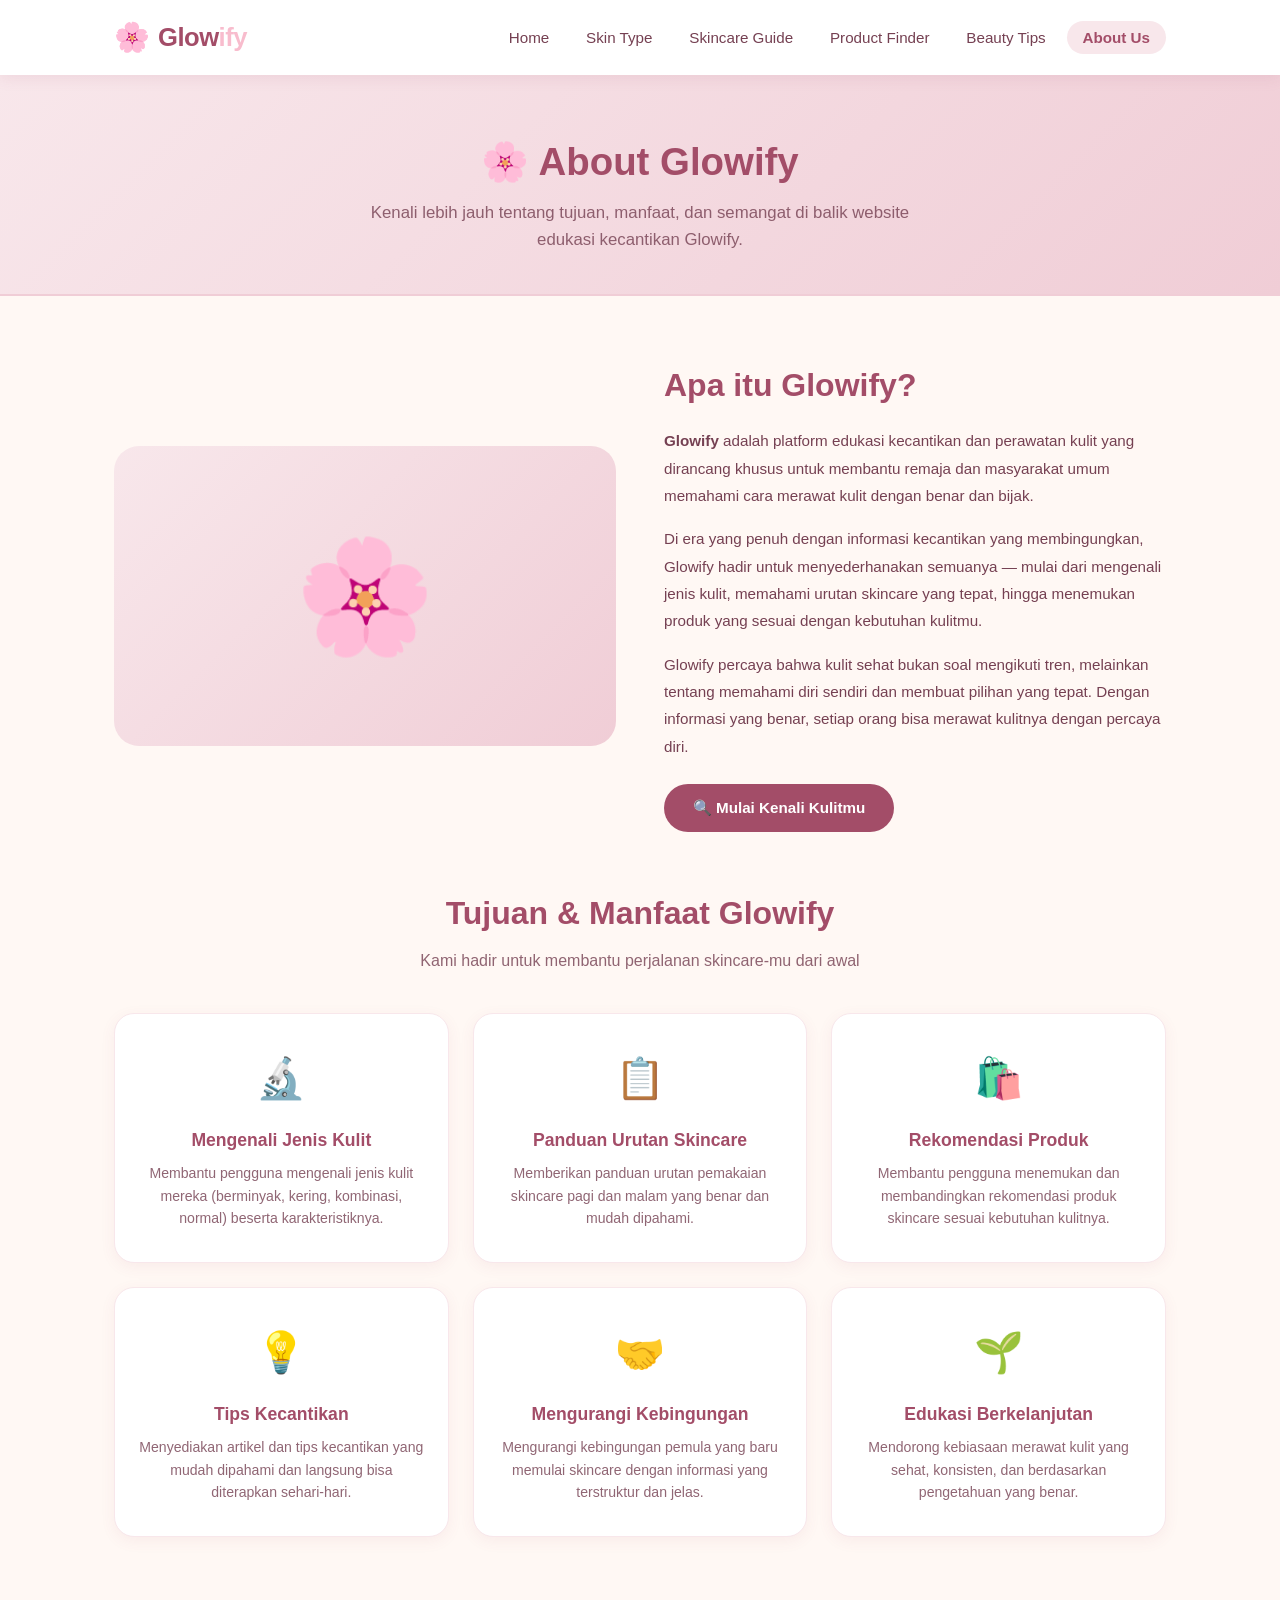
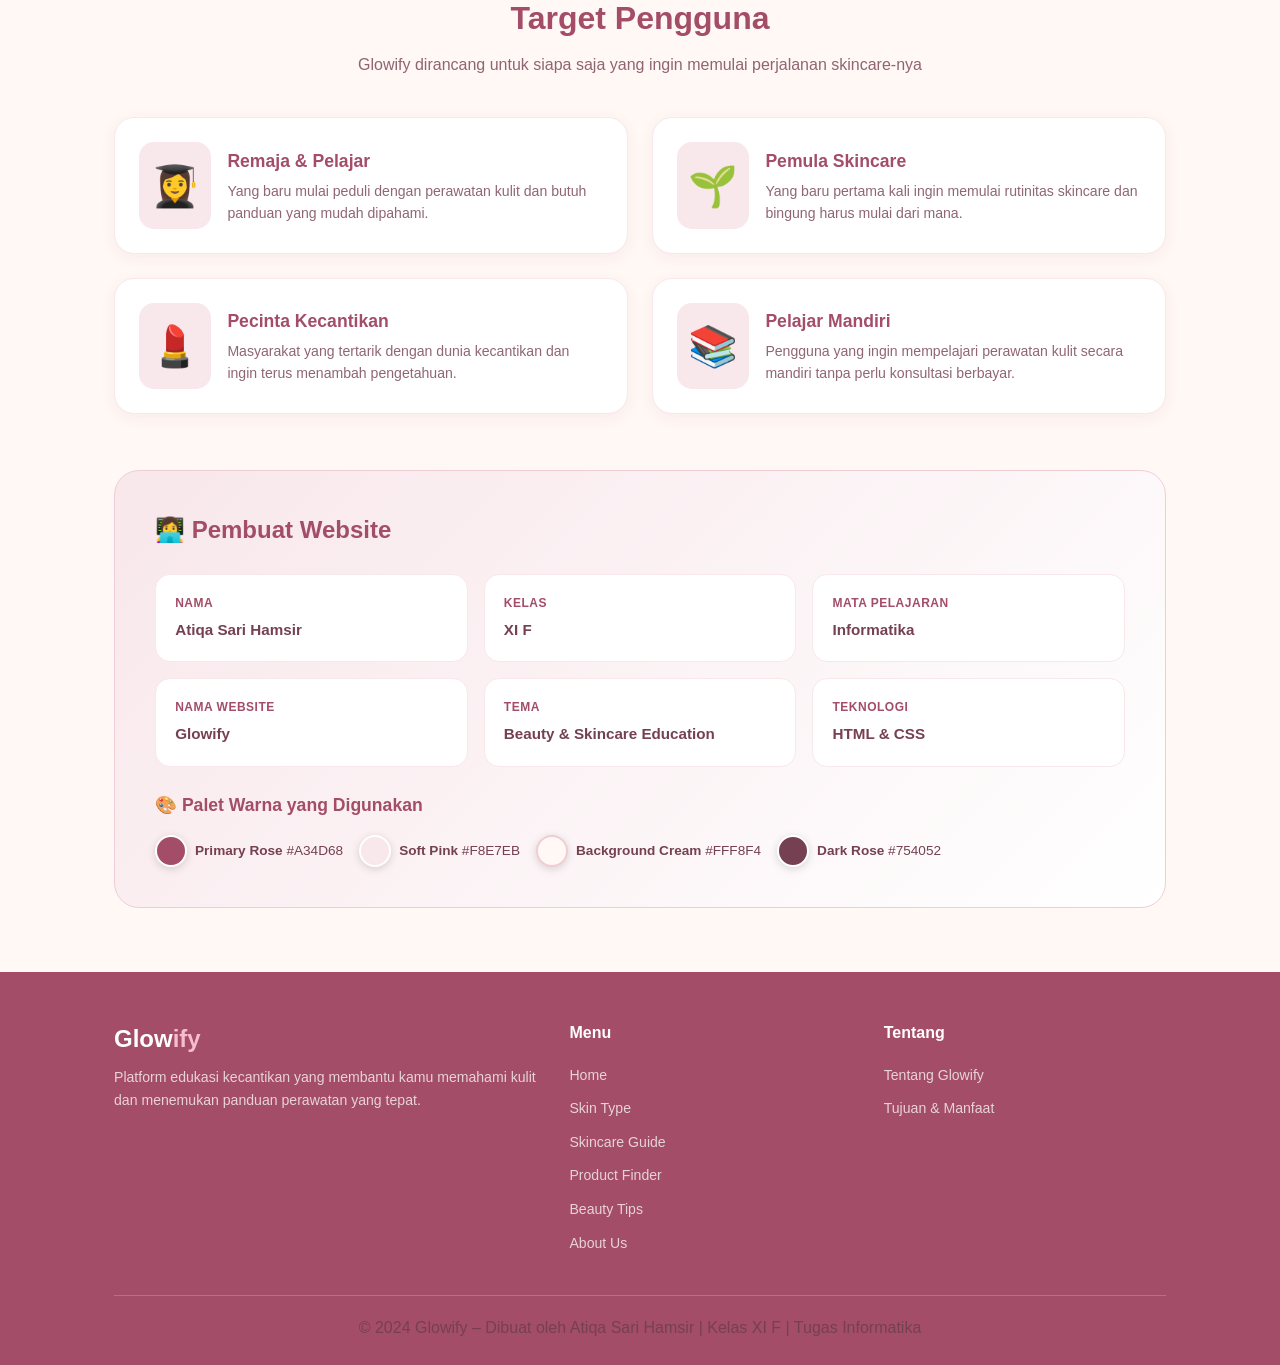
==== about.html @ 4c7111a3 "Initial commit: Glowify - Beauty & Skincare Education Website" ====
<!DOCTYPE html>
<html lang="id">
<head>
    <meta charset="UTF-8">
    <meta name="viewport" content="width=device-width, initial-scale=1.0">
    <title>About Us – Glowify</title>
    <link rel="stylesheet" href="css/style.css">
</head>
<body>

    <!-- ======= NAVBAR ======= -->
    <nav class="navbar">
        <div class="container">
            <a href="index.html" class="navbar-brand">
                <span class="logo-icon">🌸</span>
                <span class="logo-text">Glow<span>ify</span></span>
            </a>
            <ul class="nav-menu">
                <li><a href="index.html">Home</a></li>
                <li><a href="skin-type.html">Skin Type</a></li>
                <li><a href="skincare-guide.html">Skincare Guide</a></li>
                <li><a href="product-finder.html">Product Finder</a></li>
                <li><a href="beauty-tips.html">Beauty Tips</a></li>
                <li><a href="about.html" class="active">About Us</a></li>
            </ul>
        </div>
    </nav>

    <!-- ======= PAGE HEADER ======= -->
    <div class="page-header">
        <div class="container">
            <h1>🌸 About Glowify</h1>
            <p>Kenali lebih jauh tentang tujuan, manfaat, dan semangat di balik website edukasi kecantikan Glowify.</p>
        </div>
    </div>

    <!-- ======= ABOUT SECTION ======= -->
    <section class="about-section">
        <div class="container">

            <!-- Intro -->
            <div class="about-intro">
                <div class="about-visual">🌸</div>
                <div class="about-text">
                    <h2>Apa itu Glowify?</h2>
                    <p>
                        <strong>Glowify</strong> adalah platform edukasi kecantikan dan perawatan kulit yang dirancang
                        khusus untuk membantu remaja dan masyarakat umum memahami cara merawat kulit
                        dengan benar dan bijak.
                    </p>
                    <p>
                        Di era yang penuh dengan informasi kecantikan yang membingungkan, Glowify hadir
                        untuk menyederhanakan semuanya — mulai dari mengenali jenis kulit, memahami urutan
                        skincare yang tepat, hingga menemukan produk yang sesuai dengan kebutuhan kulitmu.
                    </p>
                    <p>
                        Glowify percaya bahwa kulit sehat bukan soal mengikuti tren, melainkan tentang
                        memahami diri sendiri dan membuat pilihan yang tepat. Dengan informasi yang benar,
                        setiap orang bisa merawat kulitnya dengan percaya diri.
                    </p>
                    <a href="skin-type.html" class="btn btn-primary" style="margin-top: 0.5rem;">🔍 Mulai Kenali Kulitmu</a>
                </div>
            </div>

            <!-- Goals/Manfaat -->
            <div class="about-goals">
                <h2 class="section-title">Tujuan & Manfaat Glowify</h2>
                <p class="section-subtitle">Kami hadir untuk membantu perjalanan skincare-mu dari awal</p>
                <div class="goals-grid">
                    <div class="goal-card">
                        <div class="goal-icon">🔬</div>
                        <h4>Mengenali Jenis Kulit</h4>
                        <p>Membantu pengguna mengenali jenis kulit mereka (berminyak, kering, kombinasi, normal) beserta karakteristiknya.</p>
                    </div>
                    <div class="goal-card">
                        <div class="goal-icon">📋</div>
                        <h4>Panduan Urutan Skincare</h4>
                        <p>Memberikan panduan urutan pemakaian skincare pagi dan malam yang benar dan mudah dipahami.</p>
                    </div>
                    <div class="goal-card">
                        <div class="goal-icon">🛍️</div>
                        <h4>Rekomendasi Produk</h4>
                        <p>Membantu pengguna menemukan dan membandingkan rekomendasi produk skincare sesuai kebutuhan kulitnya.</p>
                    </div>
                    <div class="goal-card">
                        <div class="goal-icon">💡</div>
                        <h4>Tips Kecantikan</h4>
                        <p>Menyediakan artikel dan tips kecantikan yang mudah dipahami dan langsung bisa diterapkan sehari-hari.</p>
                    </div>
                    <div class="goal-card">
                        <div class="goal-icon">🤝</div>
                        <h4>Mengurangi Kebingungan</h4>
                        <p>Mengurangi kebingungan pemula yang baru memulai skincare dengan informasi yang terstruktur dan jelas.</p>
                    </div>
                    <div class="goal-card">
                        <div class="goal-icon">🌱</div>
                        <h4>Edukasi Berkelanjutan</h4>
                        <p>Mendorong kebiasaan merawat kulit yang sehat, konsisten, dan berdasarkan pengetahuan yang benar.</p>
                    </div>
                </div>
            </div>

            <!-- Target Pengguna -->
            <div style="margin-bottom: 3.5rem;">
                <h2 class="section-title">Target Pengguna</h2>
                <p class="section-subtitle">Glowify dirancang untuk siapa saja yang ingin memulai perjalanan skincare-nya</p>
                <div style="display: grid; grid-template-columns: repeat(2, 1fr); gap: 1.5rem; margin-top: 2rem;">
                    <div style="background: #fff; border: 1px solid #F8E7EB; border-radius: 20px; padding: 1.5rem; display: flex; align-items: center; gap: 1rem; box-shadow: 0 4px 15px rgba(163,77,104,0.07); transition: all 0.3s ease;" onmouseover="this.style.transform='translateY(-4px)';this.style.boxShadow='0 10px 25px rgba(163,77,104,0.15)'" onmouseout="this.style.transform='translateY(0)';this.style.boxShadow='0 4px 15px rgba(163,77,104,0.07)'">
                        <div style="font-size: 2.5rem; background: #F8E7EB; padding: 0.7rem; border-radius: 15px;">👩‍🎓</div>
                        <div>
                            <h4 style="color: #A34D68; margin-bottom: 0.3rem;">Remaja & Pelajar</h4>
                            <p style="font-size: 0.88rem; opacity: 0.8;">Yang baru mulai peduli dengan perawatan kulit dan butuh panduan yang mudah dipahami.</p>
                        </div>
                    </div>
                    <div style="background: #fff; border: 1px solid #F8E7EB; border-radius: 20px; padding: 1.5rem; display: flex; align-items: center; gap: 1rem; box-shadow: 0 4px 15px rgba(163,77,104,0.07); transition: all 0.3s ease;" onmouseover="this.style.transform='translateY(-4px)';this.style.boxShadow='0 10px 25px rgba(163,77,104,0.15)'" onmouseout="this.style.transform='translateY(0)';this.style.boxShadow='0 4px 15px rgba(163,77,104,0.07)'">
                        <div style="font-size: 2.5rem; background: #F8E7EB; padding: 0.7rem; border-radius: 15px;">🌱</div>
                        <div>
                            <h4 style="color: #A34D68; margin-bottom: 0.3rem;">Pemula Skincare</h4>
                            <p style="font-size: 0.88rem; opacity: 0.8;">Yang baru pertama kali ingin memulai rutinitas skincare dan bingung harus mulai dari mana.</p>
                        </div>
                    </div>
                    <div style="background: #fff; border: 1px solid #F8E7EB; border-radius: 20px; padding: 1.5rem; display: flex; align-items: center; gap: 1rem; box-shadow: 0 4px 15px rgba(163,77,104,0.07); transition: all 0.3s ease;" onmouseover="this.style.transform='translateY(-4px)';this.style.boxShadow='0 10px 25px rgba(163,77,104,0.15)'" onmouseout="this.style.transform='translateY(0)';this.style.boxShadow='0 4px 15px rgba(163,77,104,0.07)'">
                        <div style="font-size: 2.5rem; background: #F8E7EB; padding: 0.7rem; border-radius: 15px;">💄</div>
                        <div>
                            <h4 style="color: #A34D68; margin-bottom: 0.3rem;">Pecinta Kecantikan</h4>
                            <p style="font-size: 0.88rem; opacity: 0.8;">Masyarakat yang tertarik dengan dunia kecantikan dan ingin terus menambah pengetahuan.</p>
                        </div>
                    </div>
                    <div style="background: #fff; border: 1px solid #F8E7EB; border-radius: 20px; padding: 1.5rem; display: flex; align-items: center; gap: 1rem; box-shadow: 0 4px 15px rgba(163,77,104,0.07); transition: all 0.3s ease;" onmouseover="this.style.transform='translateY(-4px)';this.style.boxShadow='0 10px 25px rgba(163,77,104,0.15)'" onmouseout="this.style.transform='translateY(0)';this.style.boxShadow='0 4px 15px rgba(163,77,104,0.07)'">
                        <div style="font-size: 2.5rem; background: #F8E7EB; padding: 0.7rem; border-radius: 15px;">📚</div>
                        <div>
                            <h4 style="color: #A34D68; margin-bottom: 0.3rem;">Pelajar Mandiri</h4>
                            <p style="font-size: 0.88rem; opacity: 0.8;">Pengguna yang ingin mempelajari perawatan kulit secara mandiri tanpa perlu konsultasi berbayar.</p>
                        </div>
                    </div>
                </div>
            </div>

            <!-- Team Info -->
            <div class="about-team">
                <h3>👩‍💻 Pembuat Website</h3>
                <div class="team-info">
                    <div class="team-info-item">
                        <div class="info-label">Nama</div>
                        <div class="info-value">Atiqa Sari Hamsir</div>
                    </div>
                    <div class="team-info-item">
                        <div class="info-label">Kelas</div>
                        <div class="info-value">XI F</div>
                    </div>
                    <div class="team-info-item">
                        <div class="info-label">Mata Pelajaran</div>
                        <div class="info-value">Informatika</div>
                    </div>
                    <div class="team-info-item">
                        <div class="info-label">Nama Website</div>
                        <div class="info-value">Glowify</div>
                    </div>
                    <div class="team-info-item">
                        <div class="info-label">Tema</div>
                        <div class="info-value">Beauty & Skincare Education</div>
                    </div>
                    <div class="team-info-item">
                        <div class="info-label">Teknologi</div>
                        <div class="info-value">HTML & CSS</div>
                    </div>
                </div>

                <!-- Color Palette Display -->
                <div style="margin-top: 1.5rem;">
                    <h4 style="color: #A34D68; margin-bottom: 1rem;">🎨 Palet Warna yang Digunakan</h4>
                    <div style="display: flex; gap: 1rem; flex-wrap: wrap;">
                        <div style="display: flex; align-items: center; gap: 0.5rem;">
                            <div style="width: 32px; height: 32px; border-radius: 50%; background-color: #A34D68; border: 2px solid #fff; box-shadow: 0 2px 8px rgba(0,0,0,0.15);"></div>
                            <span style="font-size: 0.85rem; color: #754052;"><strong>Primary Rose</strong> #A34D68</span>
                        </div>
                        <div style="display: flex; align-items: center; gap: 0.5rem;">
                            <div style="width: 32px; height: 32px; border-radius: 50%; background-color: #F8E7EB; border: 2px solid #fff; box-shadow: 0 2px 8px rgba(0,0,0,0.15);"></div>
                            <span style="font-size: 0.85rem; color: #754052;"><strong>Soft Pink</strong> #F8E7EB</span>
                        </div>
                        <div style="display: flex; align-items: center; gap: 0.5rem;">
                            <div style="width: 32px; height: 32px; border-radius: 50%; background-color: #FFF8F4; border: 2px solid #f0cdd6; box-shadow: 0 2px 8px rgba(0,0,0,0.15);"></div>
                            <span style="font-size: 0.85rem; color: #754052;"><strong>Background Cream</strong> #FFF8F4</span>
                        </div>
                        <div style="display: flex; align-items: center; gap: 0.5rem;">
                            <div style="width: 32px; height: 32px; border-radius: 50%; background-color: #754052; border: 2px solid #fff; box-shadow: 0 2px 8px rgba(0,0,0,0.15);"></div>
                            <span style="font-size: 0.85rem; color: #754052;"><strong>Dark Rose</strong> #754052</span>
                        </div>
                    </div>
                </div>
            </div>

        </div>
    </section>

    <!-- ======= FOOTER ======= -->
    <footer class="footer">
        <div class="container">
            <div class="footer-grid">
                <div class="footer-brand">
                    <div class="logo-text">Glow<span>ify</span></div>
                    <p>Platform edukasi kecantikan yang membantu kamu memahami kulit dan menemukan panduan perawatan yang tepat.</p>
                </div>
                <div class="footer-col">
                    <h4>Menu</h4>
                    <ul>
                        <li><a href="index.html">Home</a></li>
                        <li><a href="skin-type.html">Skin Type</a></li>
                        <li><a href="skincare-guide.html">Skincare Guide</a></li>
                        <li><a href="product-finder.html">Product Finder</a></li>
                        <li><a href="beauty-tips.html">Beauty Tips</a></li>
                        <li><a href="about.html">About Us</a></li>
                    </ul>
                </div>
                <div class="footer-col">
                    <h4>Tentang</h4>
                    <ul>
                        <li><a href="about.html">Tentang Glowify</a></li>
                        <li><a href="about.html">Tujuan & Manfaat</a></li>
                    </ul>
                </div>
            </div>
            <hr class="footer-divider">
            <div class="footer-bottom">
                <p>© 2024 Glowify – Dibuat oleh Atiqa Sari Hamsir | Kelas XI F | Tugas Informatika</p>
            </div>
        </div>
    </footer>

</body>
</html>
---- css/style.css ----
/* =============================================
   GLOWIFY - Beauty & Skincare Education
   Main Stylesheet
   Color Palette:
   - Primary Rose: #A34D68
   - Secondary Soft Pink: #F8E7EB
   - Background Cream: #FFF8F4
   - Text Dark Rose: #754052
   ============================================= */

/* --- RESET & BASE --- */
* {
    margin: 0;
    padding: 0;
    box-sizing: border-box;
}

html {
    scroll-behavior: smooth;
}

body {
    font-family: 'Segoe UI', Tahoma, Geneva, Verdana, sans-serif;
    background-color: #FFF8F4;
    color: #754052;
    line-height: 1.6;
}

a {
    text-decoration: none;
    color: inherit;
}

ul {
    list-style: none;
}

img {
    max-width: 100%;
    display: block;
}

/* --- TYPOGRAPHY --- */
h1, h2, h3, h4 {
    font-weight: 700;
    color: #A34D68;
}

h1 { font-size: 2.5rem; }
h2 { font-size: 2rem; }
h3 { font-size: 1.4rem; }
h4 { font-size: 1.1rem; }

p {
    color: #754052;
    font-size: 1rem;
}

/* --- UTILITY CLASSES --- */
.container {
    max-width: 1100px;
    margin: 0 auto;
    padding: 0 1.5rem;
}

.section-title {
    text-align: center;
    margin-bottom: 0.5rem;
    font-size: 2rem;
    color: #A34D68;
}

.section-subtitle {
    text-align: center;
    color: #754052;
    margin-bottom: 2.5rem;
    font-size: 1rem;
    opacity: 0.8;
}

.btn {
    display: inline-block;
    padding: 0.75rem 1.8rem;
    border-radius: 30px;
    font-size: 0.95rem;
    font-weight: 600;
    cursor: pointer;
    transition: all 0.3s ease;
    border: none;
}

.btn-primary {
    background-color: #A34D68;
    color: #fff;
}

.btn-primary:hover {
    background-color: #8a3d57;
    transform: translateY(-2px);
    box-shadow: 0 6px 20px rgba(163, 77, 104, 0.35);
}

.btn-outline {
    background-color: transparent;
    color: #A34D68;
    border: 2px solid #A34D68;
}

.btn-outline:hover {
    background-color: #A34D68;
    color: #fff;
    transform: translateY(-2px);
}

/* =============================================
   NAVBAR
   ============================================= */
.navbar {
    background-color: #fff;
    box-shadow: 0 2px 15px rgba(163, 77, 104, 0.12);
    position: sticky;
    top: 0;
    z-index: 1000;
    padding: 0.9rem 0;
}

.navbar .container {
    display: flex;
    align-items: center;
    justify-content: space-between;
}

.navbar-brand {
    display: flex;
    align-items: center;
    gap: 0.5rem;
}

.navbar-brand .logo-icon {
    font-size: 1.8rem;
}

.navbar-brand .logo-text {
    font-size: 1.6rem;
    font-weight: 800;
    color: #A34D68;
    letter-spacing: -0.5px;
}

.navbar-brand .logo-text span {
    color: #F8BCCD;
}

.nav-menu {
    display: flex;
    align-items: center;
    gap: 0.3rem;
}

.nav-menu li a {
    padding: 0.5rem 1rem;
    border-radius: 20px;
    font-size: 0.95rem;
    font-weight: 500;
    color: #754052;
    transition: all 0.3s ease;
}

.nav-menu li a:hover,
.nav-menu li a.active {
    background-color: #F8E7EB;
    color: #A34D68;
    font-weight: 600;
}

/* =============================================
   HERO SECTION (Home)
   ============================================= */
.hero {
    background: linear-gradient(135deg, #FFF8F4 0%, #F8E7EB 60%, #f0cdd6 100%);
    padding: 5rem 0 4rem;
    overflow: hidden;
    position: relative;
}

.hero::before {
    content: '';
    position: absolute;
    width: 350px;
    height: 350px;
    background: radial-gradient(circle, rgba(163,77,104,0.08) 0%, transparent 70%);
    top: -100px;
    right: -80px;
    border-radius: 50%;
}

.hero-inner {
    display: grid;
    grid-template-columns: 1fr 1fr;
    align-items: center;
    gap: 3rem;
}

.hero-badge {
    display: inline-block;
    background-color: #F8E7EB;
    color: #A34D68;
    padding: 0.4rem 1rem;
    border-radius: 20px;
    font-size: 0.85rem;
    font-weight: 600;
    margin-bottom: 1rem;
    border: 1px solid #f0cdd6;
}

.hero-title {
    font-size: 3rem;
    line-height: 1.2;
    margin-bottom: 1rem;
    color: #A34D68;
}

.hero-title .highlight {
    color: #c0637e;
    display: block;
}

.hero-desc {
    font-size: 1.1rem;
    color: #754052;
    margin-bottom: 2rem;
    opacity: 0.85;
}

.hero-buttons {
    display: flex;
    gap: 1rem;
    flex-wrap: wrap;
}

.hero-visual {
    position: relative;
    display: flex;
    justify-content: center;
    align-items: center;
}

.hero-blob {
    width: 350px;
    height: 350px;
    background: linear-gradient(135deg, #F8E7EB, #f0cdd6, #e8b4c2);
    border-radius: 60% 40% 55% 45% / 50% 55% 45% 50%;
    display: flex;
    align-items: center;
    justify-content: center;
    animation: blob-morph 6s ease-in-out infinite;
    position: relative;
}

@keyframes blob-morph {
    0%, 100% { border-radius: 60% 40% 55% 45% / 50% 55% 45% 50%; }
    33% { border-radius: 40% 60% 45% 55% / 55% 45% 55% 45%; }
    66% { border-radius: 55% 45% 60% 40% / 45% 50% 50% 55%; }
}

.hero-emoji-container {
    font-size: 6rem;
    animation: float 3s ease-in-out infinite;
}

@keyframes float {
    0%, 100% { transform: translateY(0px); }
    50% { transform: translateY(-15px); }
}

.hero-floating-cards {
    position: absolute;
    width: 100%;
    height: 100%;
}

.floating-card {
    position: absolute;
    background-color: #fff;
    border-radius: 15px;
    padding: 0.6rem 1rem;
    box-shadow: 0 4px 15px rgba(163,77,104,0.15);
    font-size: 0.8rem;
    font-weight: 600;
    color: #A34D68;
    display: flex;
    align-items: center;
    gap: 0.4rem;
    animation: float 4s ease-in-out infinite;
}

.floating-card:nth-child(1) { top: 10%; left: -10%; animation-delay: 0s; }
.floating-card:nth-child(2) { bottom: 15%; right: -10%; animation-delay: 1.5s; }
.floating-card:nth-child(3) { bottom: 40%; left: -15%; animation-delay: 0.8s; }

/* =============================================
   FEATURES / STATS SECTION
   ============================================= */
.features-strip {
    background-color: #A34D68;
    padding: 1.5rem 0;
}

.features-strip .container {
    display: grid;
    grid-template-columns: repeat(4, 1fr);
    gap: 1rem;
    text-align: center;
}

.strip-item {
    color: #fff;
    display: flex;
    align-items: center;
    justify-content: center;
    gap: 0.5rem;
    font-size: 0.95rem;
    font-weight: 500;
}

.strip-item span:first-child {
    font-size: 1.3rem;
}

/* =============================================
   QUICK CARDS (Home)
   ============================================= */
.quick-section {
    padding: 4rem 0;
}

.cards-grid {
    display: grid;
    grid-template-columns: repeat(3, 1fr);
    gap: 1.5rem;
}

.quick-card {
    background-color: #fff;
    border-radius: 20px;
    padding: 2rem 1.5rem;
    text-align: center;
    box-shadow: 0 4px 20px rgba(163,77,104,0.08);
    border: 1px solid #F8E7EB;
    transition: all 0.3s ease;
    cursor: pointer;
}

.quick-card:hover {
    transform: translateY(-8px);
    box-shadow: 0 12px 35px rgba(163,77,104,0.2);
    border-color: #A34D68;
}

.quick-card-icon {
    font-size: 3rem;
    margin-bottom: 1rem;
}

.quick-card h3 {
    margin-bottom: 0.5rem;
    color: #A34D68;
}

.quick-card p {
    font-size: 0.9rem;
    opacity: 0.8;
}

.quick-card-link {
    display: inline-block;
    margin-top: 1rem;
    color: #A34D68;
    font-weight: 600;
    font-size: 0.9rem;
    transition: gap 0.2s;
}

.quick-card-link::after {
    content: ' →';
}

.quick-card:hover .quick-card-link {
    text-decoration: underline;
}

/* =============================================
   PAGE HEADER (Semua halaman dalam)
   ============================================= */
.page-header {
    background: linear-gradient(135deg, #F8E7EB 0%, #f0cdd6 100%);
    padding: 3.5rem 0 2.5rem;
    text-align: center;
    border-bottom: 2px solid #f0cdd6;
}

.page-header h1 {
    font-size: 2.4rem;
    margin-bottom: 0.5rem;
}

.page-header p {
    font-size: 1.05rem;
    opacity: 0.8;
    max-width: 600px;
    margin: 0 auto;
}

/* =============================================
   SKIN TYPE PAGE
   ============================================= */
.skin-types-section {
    padding: 4rem 0;
}

.skin-types-grid {
    display: grid;
    grid-template-columns: repeat(2, 1fr);
    gap: 1.5rem;
}

.skin-card {
    background-color: #fff;
    border-radius: 20px;
    padding: 2rem;
    border: 2px solid #F8E7EB;
    transition: all 0.3s ease;
    position: relative;
    overflow: hidden;
}

.skin-card::before {
    content: '';
    position: absolute;
    top: 0;
    left: 0;
    width: 5px;
    height: 100%;
    background-color: #A34D68;
    transform: scaleY(0);
    transition: transform 0.3s ease;
    transform-origin: bottom;
}

.skin-card:hover::before {
    transform: scaleY(1);
}

.skin-card:hover {
    box-shadow: 0 10px 30px rgba(163,77,104,0.15);
    transform: translateY(-4px);
    border-color: #A34D68;
}

.skin-card-header {
    display: flex;
    align-items: center;
    gap: 1rem;
    margin-bottom: 1rem;
}

.skin-card-icon {
    font-size: 2.5rem;
    background-color: #F8E7EB;
    padding: 0.7rem;
    border-radius: 15px;
    line-height: 1;
}

.skin-card h3 {
    font-size: 1.3rem;
}

.skin-card-badge {
    display: inline-block;
    background-color: #F8E7EB;
    color: #A34D68;
    padding: 0.2rem 0.7rem;
    border-radius: 10px;
    font-size: 0.75rem;
    font-weight: 600;
    margin-bottom: 0.8rem;
}

.skin-card p {
    font-size: 0.9rem;
    margin-bottom: 1rem;
    line-height: 1.7;
}

.skin-card-traits {
    display: flex;
    flex-wrap: wrap;
    gap: 0.4rem;
}

.trait-tag {
    background-color: #FFF8F4;
    border: 1px solid #F8E7EB;
    color: #A34D68;
    padding: 0.3rem 0.7rem;
    border-radius: 20px;
    font-size: 0.8rem;
    font-weight: 500;
}

.skin-tips-section {
    padding: 0 0 4rem;
}

.skin-tips-box {
    background: linear-gradient(135deg, #F8E7EB, #fff);
    border-radius: 20px;
    padding: 2rem;
    border: 1px solid #f0cdd6;
}

.skin-tips-box h3 {
    margin-bottom: 1rem;
    font-size: 1.3rem;
}

.tips-list {
    display: grid;
    grid-template-columns: repeat(2, 1fr);
    gap: 0.75rem;
}

.tip-item {
    display: flex;
    align-items: flex-start;
    gap: 0.5rem;
    font-size: 0.9rem;
    color: #754052;
}

.tip-icon {
    font-size: 1rem;
    flex-shrink: 0;
    margin-top: 0.1rem;
}

/* =============================================
   SKINCARE GUIDE PAGE
   ============================================= */
.guide-section {
    padding: 4rem 0;
}

.guide-tabs {
    display: flex;
    justify-content: center;
    gap: 1rem;
    margin-bottom: 2.5rem;
}

.guide-tab-btn {
    padding: 0.75rem 2rem;
    border-radius: 30px;
    border: 2px solid #A34D68;
    background-color: transparent;
    color: #A34D68;
    font-size: 1rem;
    font-weight: 600;
    cursor: pointer;
    transition: all 0.3s ease;
    font-family: inherit;
}

.guide-tab-btn.active,
.guide-tab-btn:hover {
    background-color: #A34D68;
    color: #fff;
}

.guide-content {
    display: none;
}

.guide-content.active {
    display: block;
}

.guide-timeline {
    max-width: 700px;
    margin: 0 auto;
    position: relative;
}

.guide-timeline::before {
    content: '';
    position: absolute;
    left: 35px;
    top: 0;
    bottom: 0;
    width: 2px;
    background: linear-gradient(to bottom, #A34D68, #F8E7EB);
}

.guide-step {
    display: flex;
    gap: 1.5rem;
    margin-bottom: 1.5rem;
    position: relative;
}

.step-number {
    width: 70px;
    height: 70px;
    background-color: #A34D68;
    color: #fff;
    border-radius: 50%;
    display: flex;
    align-items: center;
    justify-content: center;
    font-size: 1.5rem;
    font-weight: 700;
    flex-shrink: 0;
    position: relative;
    z-index: 1;
    box-shadow: 0 4px 15px rgba(163,77,104,0.3);
}

.step-body {
    background-color: #fff;
    border-radius: 15px;
    padding: 1.2rem 1.5rem;
    flex: 1;
    border: 1px solid #F8E7EB;
    box-shadow: 0 2px 10px rgba(163,77,104,0.06);
    transition: all 0.3s ease;
}

.step-body:hover {
    box-shadow: 0 6px 20px rgba(163,77,104,0.15);
    border-color: #A34D68;
}

.step-body h4 {
    color: #A34D68;
    margin-bottom: 0.3rem;
    font-size: 1.05rem;
}

.step-body p {
    font-size: 0.88rem;
    opacity: 0.85;
    line-height: 1.6;
}

.step-emoji {
    font-size: 1.2rem;
}

/* =============================================
   PRODUCT FINDER PAGE
   ============================================= */
.product-filter-section {
    padding: 2rem 0 1rem;
    background-color: #F8E7EB;
}

.filter-row {
    display: flex;
    align-items: center;
    gap: 1rem;
    flex-wrap: wrap;
}

.filter-label {
    font-weight: 600;
    color: #A34D68;
    font-size: 0.95rem;
}

.filter-tags {
    display: flex;
    gap: 0.5rem;
    flex-wrap: wrap;
}

.filter-tag {
    padding: 0.4rem 1rem;
    border-radius: 20px;
    border: 1.5px solid #A34D68;
    background-color: transparent;
    color: #A34D68;
    font-size: 0.85rem;
    font-weight: 500;
    cursor: pointer;
    transition: all 0.25s ease;
    font-family: inherit;
}

.filter-tag.active,
.filter-tag:hover {
    background-color: #A34D68;
    color: #fff;
}

.products-section {
    padding: 3rem 0 4rem;
}

.products-grid {
    display: grid;
    grid-template-columns: repeat(3, 1fr);
    gap: 1.5rem;
}

.product-card {
    background-color: #fff;
    border-radius: 20px;
    overflow: hidden;
    box-shadow: 0 4px 15px rgba(163,77,104,0.08);
    border: 1px solid #F8E7EB;
    transition: all 0.3s ease;
}

.product-card:hover {
    transform: translateY(-8px);
    box-shadow: 0 15px 35px rgba(163,77,104,0.2);
}

.product-img-wrap {
    background: linear-gradient(135deg, #F8E7EB, #f0cdd6);
    height: 160px;
    display: flex;
    align-items: center;
    justify-content: center;
    font-size: 5rem;
    position: relative;
}

.product-category-badge {
    position: absolute;
    top: 10px;
    right: 10px;
    background-color: #A34D68;
    color: #fff;
    padding: 0.2rem 0.7rem;
    border-radius: 10px;
    font-size: 0.72rem;
    font-weight: 600;
}

.product-info {
    padding: 1.2rem;
}

.product-skin-type {
    font-size: 0.75rem;
    color: #A34D68;
    font-weight: 600;
    background-color: #F8E7EB;
    display: inline-block;
    padding: 0.2rem 0.6rem;
    border-radius: 8px;
    margin-bottom: 0.5rem;
}

.product-info h4 {
    color: #754052;
    font-size: 1rem;
    margin-bottom: 0.4rem;
}

.product-info p {
    font-size: 0.82rem;
    opacity: 0.75;
    line-height: 1.5;
}

/* =============================================
   BEAUTY TIPS PAGE
   ============================================= */
.tips-section {
    padding: 4rem 0;
}

.tips-featured {
    background: linear-gradient(135deg, #A34D68, #c0637e);
    color: #fff;
    border-radius: 25px;
    padding: 2.5rem;
    margin-bottom: 2.5rem;
    display: grid;
    grid-template-columns: 1fr auto;
    gap: 2rem;
    align-items: center;
}

.tips-featured-badge {
    background-color: rgba(255,255,255,0.25);
    display: inline-block;
    padding: 0.3rem 0.8rem;
    border-radius: 15px;
    font-size: 0.8rem;
    font-weight: 600;
    margin-bottom: 0.8rem;
}

.tips-featured h2 {
    color: #fff;
    font-size: 1.6rem;
    margin-bottom: 0.7rem;
}

.tips-featured p {
    color: rgba(255,255,255,0.85);
    font-size: 0.95rem;
}

.tips-featured-icon {
    font-size: 6rem;
    opacity: 0.9;
}

.articles-grid {
    display: grid;
    grid-template-columns: repeat(3, 1fr);
    gap: 1.5rem;
}

.article-card {
    background-color: #fff;
    border-radius: 20px;
    overflow: hidden;
    box-shadow: 0 4px 15px rgba(163,77,104,0.08);
    border: 1px solid #F8E7EB;
    transition: all 0.3s ease;
}

.article-card:hover {
    transform: translateY(-5px);
    box-shadow: 0 12px 30px rgba(163,77,104,0.18);
}

.article-img {
    background: linear-gradient(135deg, #F8E7EB, #f0cdd6);
    height: 140px;
    display: flex;
    align-items: center;
    justify-content: center;
    font-size: 4rem;
}

.article-body {
    padding: 1.2rem;
}

.article-tag {
    display: inline-block;
    background-color: #F8E7EB;
    color: #A34D68;
    padding: 0.2rem 0.6rem;
    border-radius: 8px;
    font-size: 0.75rem;
    font-weight: 600;
    margin-bottom: 0.5rem;
}

.article-body h4 {
    color: #754052;
    margin-bottom: 0.5rem;
    font-size: 1rem;
    line-height: 1.4;
}

.article-body p {
    font-size: 0.82rem;
    opacity: 0.75;
    line-height: 1.5;
}

.article-meta {
    display: flex;
    align-items: center;
    gap: 0.5rem;
    margin-top: 1rem;
    font-size: 0.78rem;
    color: #A34D68;
    opacity: 0.8;
}

/* =============================================
   ABOUT US PAGE
   ============================================= */
.about-section {
    padding: 4rem 0;
}

.about-intro {
    display: grid;
    grid-template-columns: 1fr 1fr;
    gap: 3rem;
    align-items: center;
    margin-bottom: 3.5rem;
}

.about-visual {
    background: linear-gradient(135deg, #F8E7EB, #f0cdd6);
    border-radius: 25px;
    height: 300px;
    display: flex;
    align-items: center;
    justify-content: center;
    font-size: 7rem;
}

.about-text h2 {
    font-size: 2rem;
    margin-bottom: 1rem;
}

.about-text p {
    margin-bottom: 1rem;
    line-height: 1.8;
    font-size: 0.95rem;
}

.about-goals {
    margin-bottom: 3.5rem;
}

.goals-grid {
    display: grid;
    grid-template-columns: repeat(3, 1fr);
    gap: 1.5rem;
    margin-top: 2rem;
}

.goal-card {
    background-color: #fff;
    border-radius: 20px;
    padding: 2rem 1.5rem;
    text-align: center;
    border: 1px solid #F8E7EB;
    box-shadow: 0 4px 15px rgba(163,77,104,0.07);
    transition: all 0.3s ease;
}

.goal-card:hover {
    transform: translateY(-5px);
    box-shadow: 0 10px 25px rgba(163,77,104,0.15);
    border-color: #A34D68;
}

.goal-icon {
    font-size: 2.5rem;
    margin-bottom: 1rem;
}

.goal-card h4 {
    margin-bottom: 0.5rem;
}

.goal-card p {
    font-size: 0.88rem;
    opacity: 0.8;
}

.about-team {
    background: linear-gradient(135deg, #F8E7EB, #fff);
    border-radius: 25px;
    padding: 2.5rem;
    border: 1px solid #f0cdd6;
}

.about-team h3 {
    margin-bottom: 1.5rem;
    font-size: 1.5rem;
}

.team-info {
    display: grid;
    grid-template-columns: repeat(3, 1fr);
    gap: 1rem;
}

.team-info-item {
    background-color: #fff;
    border-radius: 15px;
    padding: 1.2rem;
    border: 1px solid #F8E7EB;
}

.team-info-item .info-label {
    font-size: 0.75rem;
    color: #A34D68;
    font-weight: 600;
    text-transform: uppercase;
    letter-spacing: 0.5px;
    margin-bottom: 0.3rem;
}

.team-info-item .info-value {
    font-size: 0.95rem;
    color: #754052;
    font-weight: 600;
}

/* =============================================
   FOOTER
   ============================================= */
.footer {
    background-color: #A34D68;
    color: #fff;
    padding: 3rem 0 1.5rem;
}

.footer-grid {
    display: grid;
    grid-template-columns: 1.5fr 1fr 1fr;
    gap: 2rem;
    margin-bottom: 2rem;
}

.footer-brand .logo-text {
    font-size: 1.5rem;
    font-weight: 800;
    color: #fff;
    margin-bottom: 0.5rem;
}

.footer-brand .logo-text span {
    color: #F8BCCD;
}

.footer-brand p {
    color: rgba(255,255,255,0.75);
    font-size: 0.88rem;
    line-height: 1.6;
}

.footer-col h4 {
    color: #fff;
    margin-bottom: 1rem;
    font-size: 1rem;
}

.footer-col ul li {
    margin-bottom: 0.5rem;
}

.footer-col ul li a {
    color: rgba(255,255,255,0.75);
    font-size: 0.88rem;
    transition: color 0.2s;
}

.footer-col ul li a:hover {
    color: #fff;
    text-decoration: underline;
}

.footer-divider {
    border: none;
    border-top: 1px solid rgba(255,255,255,0.2);
    margin-bottom: 1.2rem;
}

.footer-bottom {
    text-align: center;
    color: rgba(255,255,255,0.65);
    font-size: 0.82rem;
}

/* =============================================
   RESPONSIVE - Tablet
   ============================================= */
@media (max-width: 900px) {
    .hero-inner {
        grid-template-columns: 1fr;
        text-align: center;
    }

    .hero-buttons { justify-content: center; }

    .hero-visual { display: none; }

    .cards-grid { grid-template-columns: repeat(2, 1fr); }

    .skin-types-grid { grid-template-columns: 1fr; }

    .products-grid { grid-template-columns: repeat(2, 1fr); }

    .articles-grid { grid-template-columns: repeat(2, 1fr); }

    .about-intro { grid-template-columns: 1fr; }

    .about-visual { display: none; }

    .goals-grid { grid-template-columns: repeat(2, 1fr); }

    .footer-grid { grid-template-columns: 1fr 1fr; }

    .features-strip .container { grid-template-columns: repeat(2, 1fr); }

    .tips-list { grid-template-columns: 1fr; }

    .team-info { grid-template-columns: 1fr 1fr; }
}

/* =============================================
   RESPONSIVE - Mobile
   ============================================= */
@media (max-width: 600px) {
    h1 { font-size: 2rem; }
    h2 { font-size: 1.5rem; }

    .hero-title { font-size: 2.2rem; }

    .hero { padding: 3rem 0 2.5rem; }

    .cards-grid { grid-template-columns: 1fr; }

    .products-grid { grid-template-columns: 1fr; }

    .articles-grid { grid-template-columns: 1fr; }

    .goals-grid { grid-template-columns: 1fr; }

    .footer-grid { grid-template-columns: 1fr; }

    .nav-menu { display: none; }

    .features-strip .container { grid-template-columns: repeat(2, 1fr); }

    .tips-featured { grid-template-columns: 1fr; }

    .tips-featured-icon { display: none; }

    .team-info { grid-template-columns: 1fr; }
}
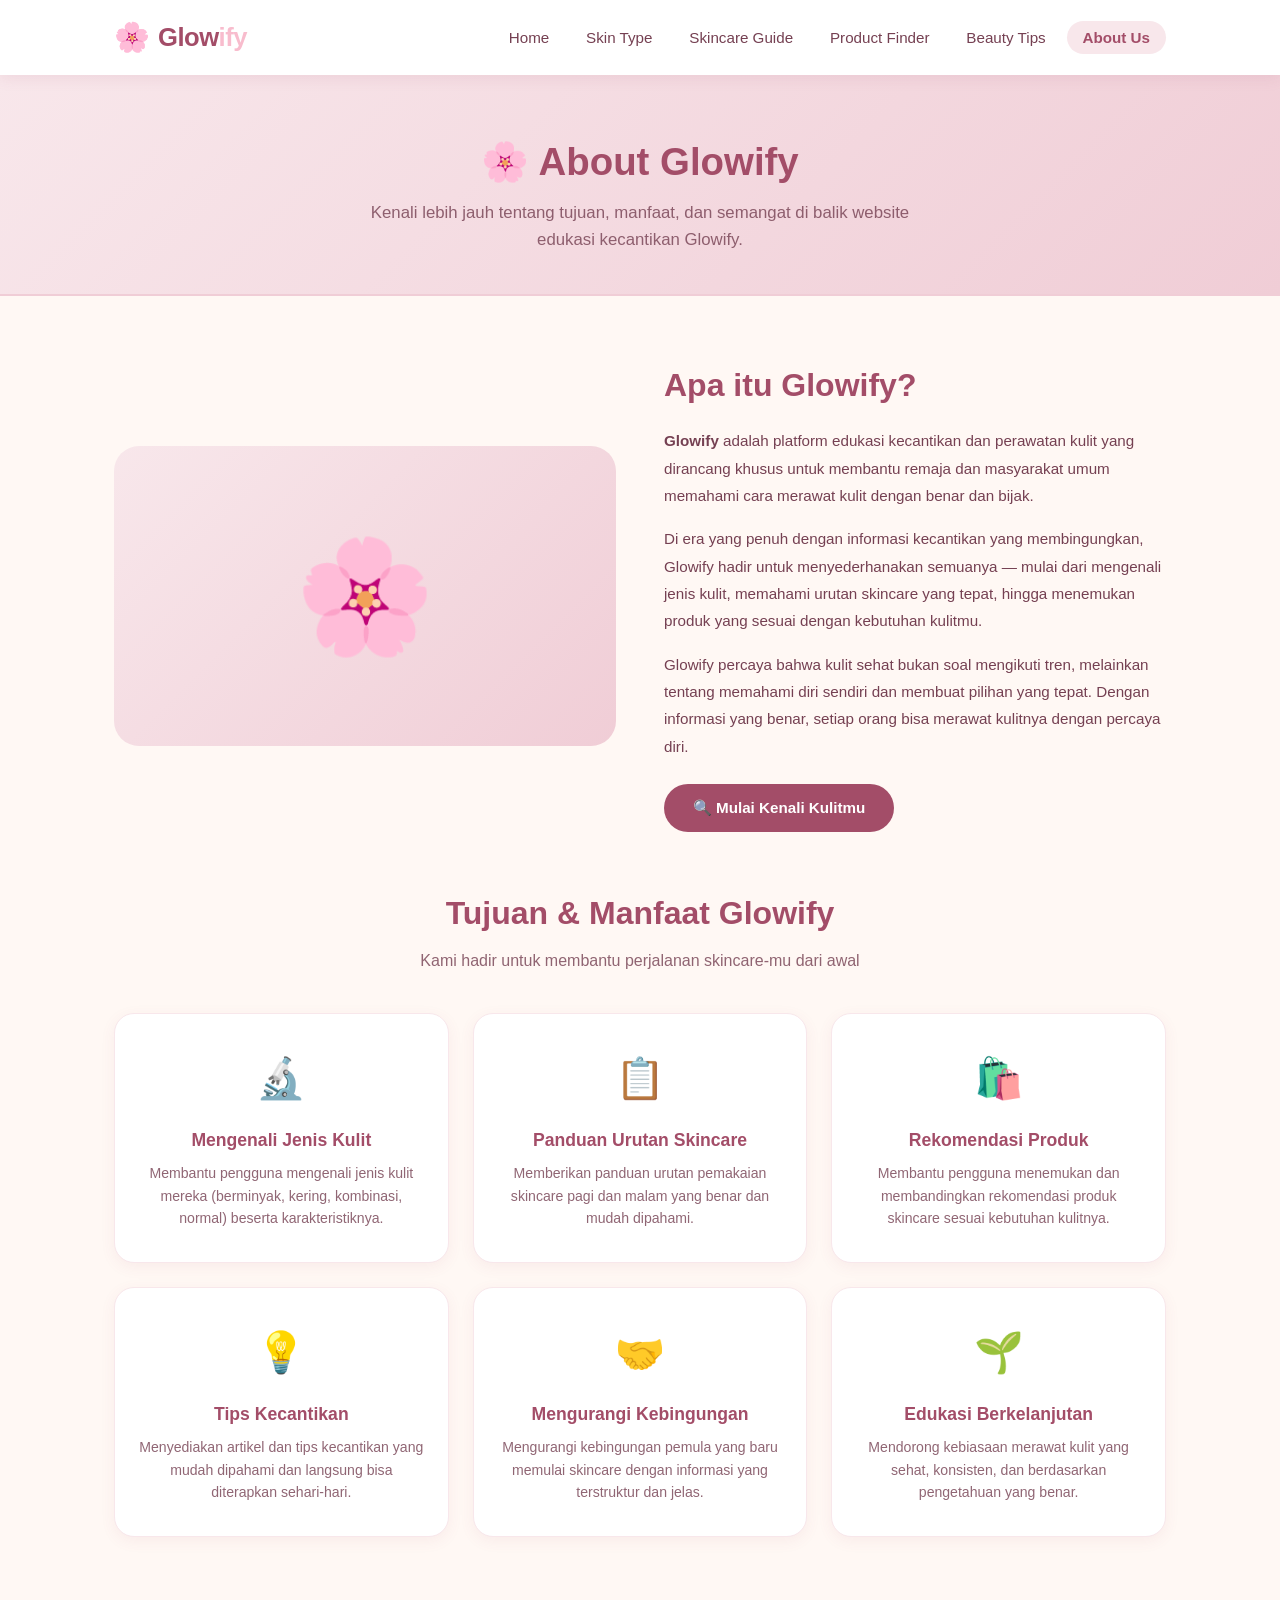
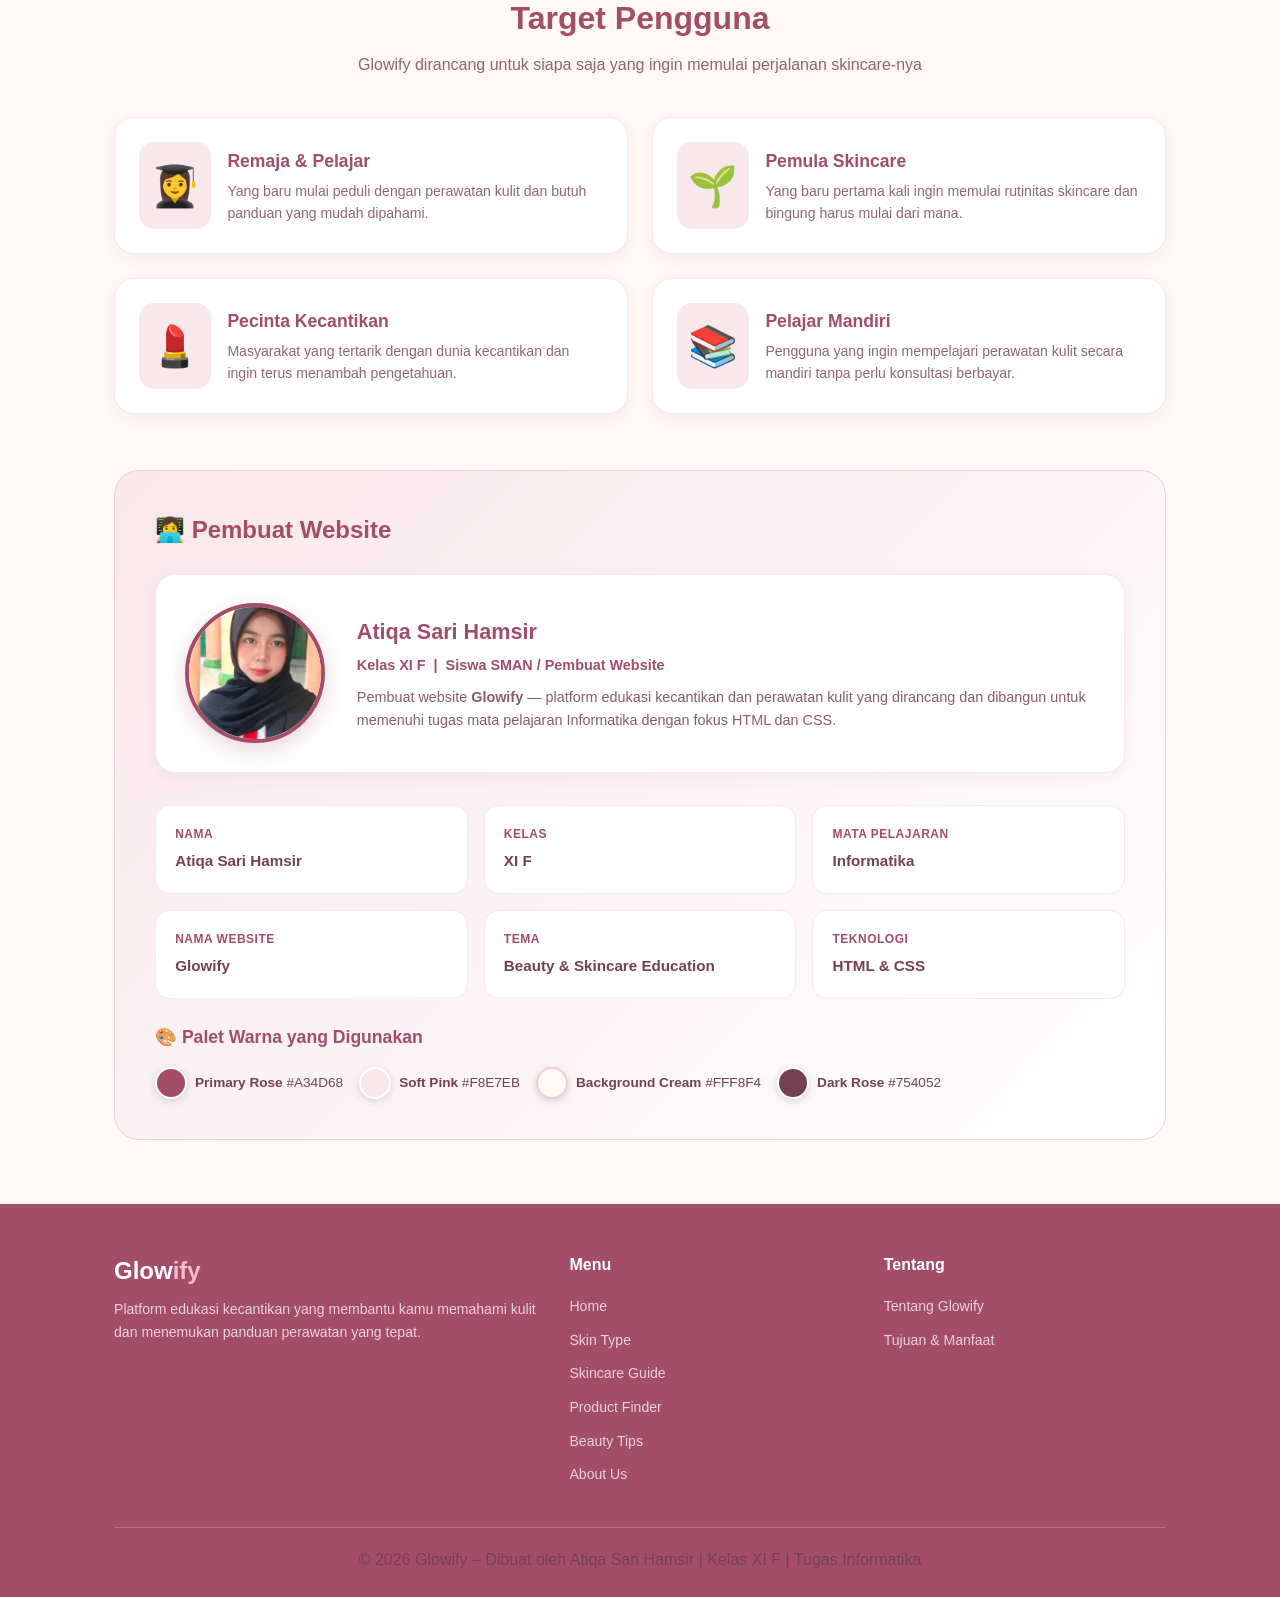
==== commit 26b51c91: "Update About Us: add author photo FotoAtiqa.jpeg and responsive profile card" ====
--- a/about.html
+++ b/about.html
@@ -139,6 +139,21 @@
             <!-- Team Info -->
             <div class="about-team">
                 <h3>👩‍💻 Pembuat Website</h3>
+
+                <!-- Foto Pembuat -->
+                <div class="author-card">
+                    <img
+                        src="images/FotoAtiqa.jpeg"
+                        alt="Foto Atiqa Sari Hamsir"
+                        class="author-avatar"
+                    >
+                    <div class="author-details">
+                        <h4>Atiqa Sari Hamsir</h4>
+                        <p class="author-role">Kelas XI F &nbsp;|&nbsp; Siswa SMAN / Pembuat Website</p>
+                        <p class="author-bio">Pembuat website <strong>Glowify</strong> — platform edukasi kecantikan dan perawatan kulit yang dirancang dan dibangun untuk memenuhi tugas mata pelajaran Informatika dengan fokus HTML dan CSS.</p>
+                    </div>
+                </div>
+
                 <div class="team-info">
                     <div class="team-info-item">
                         <div class="info-label">Nama</div>
@@ -222,7 +237,7 @@
             </div>
             <hr class="footer-divider">
             <div class="footer-bottom">
-                <p>© 2024 Glowify – Dibuat oleh Atiqa Sari Hamsir | Kelas XI F | Tugas Informatika</p>
+                <p>© 2026 Glowify – Dibuat oleh Atiqa Sari Hamsir | Kelas XI F | Tugas Informatika</p>
             </div>
         </div>
     </footer>
--- a/css/style.css
+++ b/css/style.css
@@ -977,6 +977,55 @@
     font-size: 1.5rem;
 }
 
+/* Author Profile Card */
+.author-card {
+    display: flex;
+    align-items: center;
+    gap: 2rem;
+    margin-bottom: 2rem;
+    padding: 1.8rem;
+    background: #fff;
+    border-radius: 20px;
+    border: 1px solid #F8E7EB;
+    box-shadow: 0 4px 15px rgba(163,77,104,0.08);
+    transition: all 0.3s ease;
+}
+
+.author-card:hover {
+    box-shadow: 0 8px 25px rgba(163,77,104,0.15);
+    transform: translateY(-3px);
+}
+
+.author-avatar {
+    width: 140px;
+    height: 140px;
+    border-radius: 50%;
+    object-fit: cover;
+    border: 4px solid #A34D68;
+    box-shadow: 0 6px 20px rgba(163,77,104,0.25);
+    flex-shrink: 0;
+}
+
+.author-details h4 {
+    color: #A34D68;
+    font-size: 1.35rem;
+    margin-bottom: 0.3rem;
+}
+
+.author-role {
+    font-size: 0.9rem;
+    color: #A34D68;
+    font-weight: 600;
+    margin-bottom: 0.5rem;
+}
+
+.author-bio {
+    font-size: 0.9rem;
+    color: #754052;
+    opacity: 0.85;
+    line-height: 1.6;
+}
+
 .team-info {
     display: grid;
     grid-template-columns: repeat(3, 1fr);
@@ -1137,4 +1186,11 @@
     .tips-featured-icon { display: none; }
 
     .team-info { grid-template-columns: 1fr; }
-}
+
+    .author-card {
+        flex-direction: column;
+        text-align: center;
+        gap: 1.2rem;
+        padding: 1.5rem;
+    }
+}
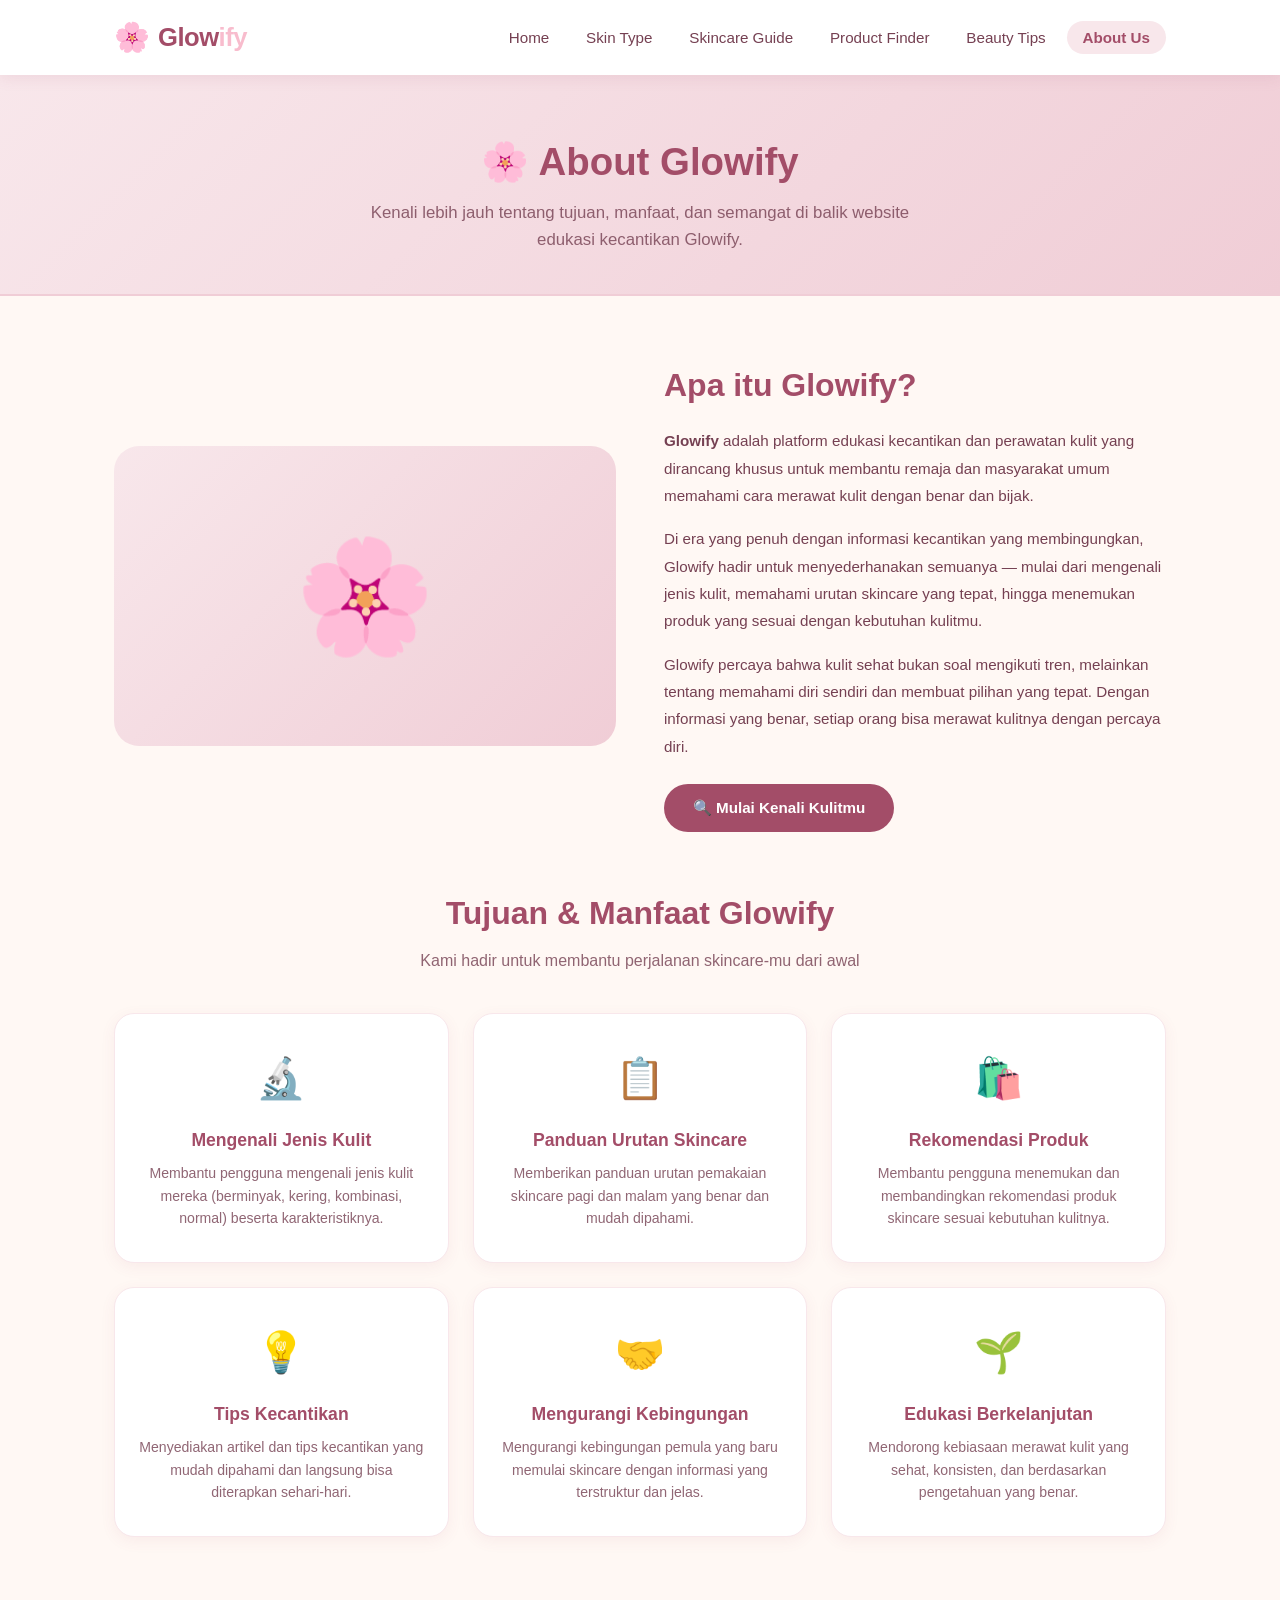
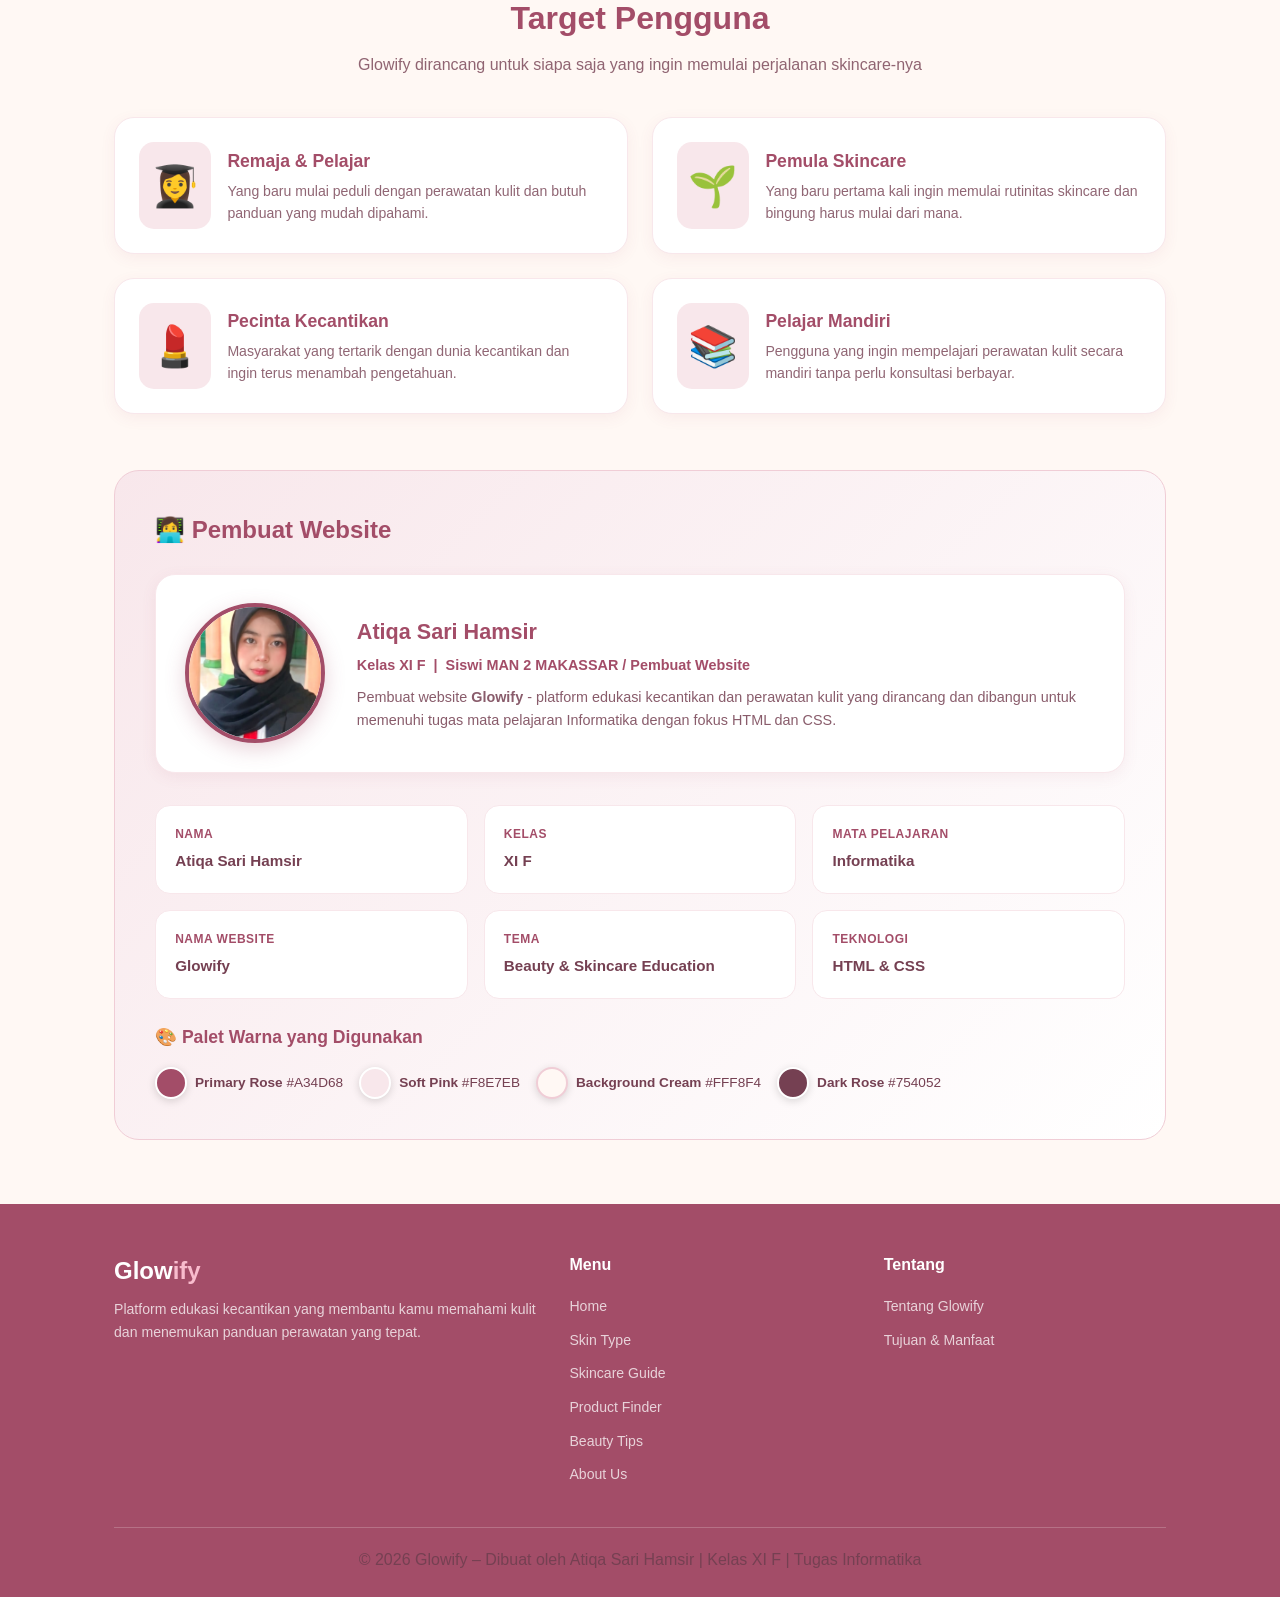
==== commit 6a17bb18: "Update footer year to 2026 and school identity to Siswi MAN 2 MAKASSAR" ====
--- a/about.html
+++ b/about.html
@@ -149,8 +149,8 @@
                     >
                     <div class="author-details">
                         <h4>Atiqa Sari Hamsir</h4>
-                        <p class="author-role">Kelas XI F &nbsp;|&nbsp; Siswa SMAN / Pembuat Website</p>
-                        <p class="author-bio">Pembuat website <strong>Glowify</strong> — platform edukasi kecantikan dan perawatan kulit yang dirancang dan dibangun untuk memenuhi tugas mata pelajaran Informatika dengan fokus HTML dan CSS.</p>
+                        <p class="author-role">Kelas XI F &nbsp;|&nbsp; Siswi MAN 2 MAKASSAR / Pembuat Website</p>
+                        <p class="author-bio">Pembuat website <strong>Glowify</strong> - platform edukasi kecantikan dan perawatan kulit yang dirancang dan dibangun untuk memenuhi tugas mata pelajaran Informatika dengan fokus HTML dan CSS.</p>
                     </div>
                 </div>
 
